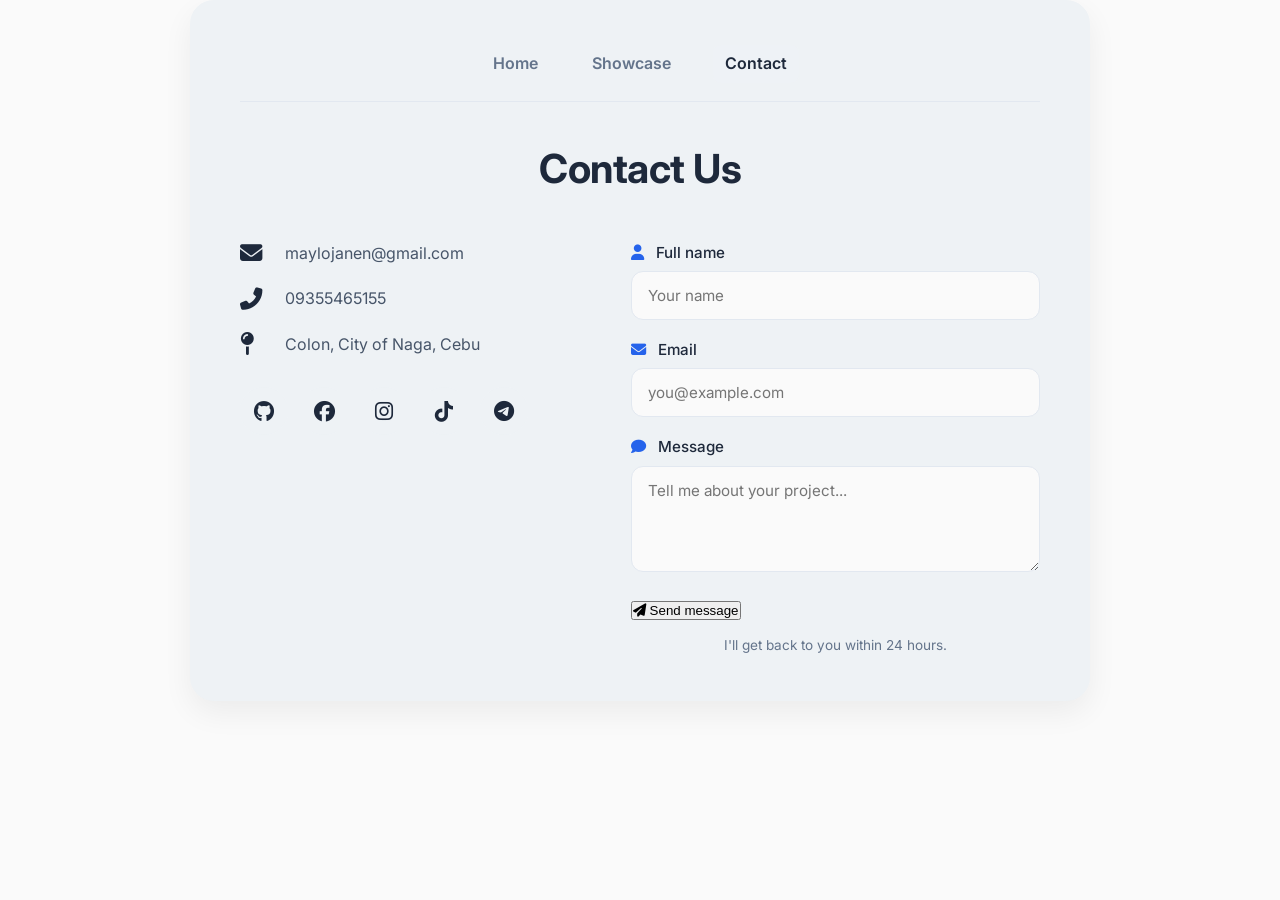
==== homepage/contact.html @ 6f93680e "My Portfolio" ====
<!DOCTYPE html>
<html lang="en">
<head>
  <meta charset="UTF-8" />
  <meta name="viewport" content="width=device-width, initial-scale=1.0" />
  <title>Portfolio - Contact</title>
  <link rel="stylesheet" href="https://cdnjs.cloudflare.com/ajax/libs/font-awesome/6.5.1/css/all.min.css" />
  <link rel="preconnect" href="https://fonts.googleapis.com" />
  <link rel="preconnect" href="https://fonts.gstatic.com" crossorigin />
  <link href="https://fonts.googleapis.com/css2?family=Inter:opsz,wght@14..32,400;14..32,500;14..32,600;14..32,700&display=swap" rel="stylesheet" />
  <link rel="stylesheet" href="../css/style.css" />
</head>
<body>

  <section id="contact" class="contact-section">
    <div class="container profile-container">
      
      <div class="profile-card">
        
        <nav class="profile-nav">
          <a href="index.html" class="nav-link">Home</a>
          <a href="showcase.html" class="nav-link">Showcase</a>
          <a href="contact.html" class="nav-link active">Contact</a>
        </nav>

        <h2 class="section-title" style="margin-top: 0;">Contact Us</h2>
        
        <div class="contact-grid">
          <div class="contact-info">
            <div class="info-item">
              <i class="fas fa-envelope"></i>
              <span>maylojanen@gmail.com</span>
            </div>
            <div class="info-item">
              <i class="fas fa-phone-alt"></i>
              <span>09355465155</span>
            </div>
            <div class="info-item">
              <i class="fas fa-map-pin"></i>
              <span>Colon, City of Naga, Cebu</span>
            </div>
            
            <div class="social-links">
              <a href="https://github.com/nengasca" aria-label="GitHub" target="_blank"><i class="fab fa-github"></i></a>
              <a href="https://www.facebook.com/m.nengasca" aria-label="Facebook" target="_blank"><i class="fab fa-facebook"></i></a>
              <a href="https://www.instagram.com/m_nngasca" aria-label="Instagram" target="_blank"><i class="fab fa-instagram"></i></a>
              <a href="https://www.tiktok.com/@_itsurgurl_jane?is_from_webapp=1&sender_device=pc" aria-label="TikTok" target="_blank"><i class="fab fa-tiktok"></i></a>
              <a href="https://t.me/Lojane" aria-label="Telegram" target="_blank"><i class="fab fa-telegram-plane"></i></a>
            </div>

            
          </div>

          <div class="contact-form">
            <form id="contactForm" action="#" method="post">
              <div class="form-group">
                <label for="name"><i class="fas fa-user"></i> Full name</label>
                <input type="text" id="name" name="name" placeholder="Your name" required />
              </div>
              <div class="form-group">
                <label for="email"><i class="fas fa-envelope"></i> Email</label>
                <input type="email" id="email" name="email" placeholder="you@example.com" required />
              </div>
              <div class="form-group">
                <label for="message"><i class="fas fa-comment"></i> Message</label>
                <textarea id="message" name="message" rows="4" placeholder="Tell me about your project..." required></textarea>
              </div>
              <button type="submit" class="btn primary-btn full-width">
                <i class="fas fa-paper-plane"></i> Send message
              </button>
            </form>
            <p class="form-note">I'll get back to you within 24 hours.</p>
          </div>
        </div>
        
      </div>
    </div>
  </section>

  <script src="../js/script.js"></script>  
</body>
</html>
---- css/style.css ----
* {
  margin: 0;
  padding: 0;
  box-sizing: border-box;
}

body {
  font-family: 'Inter', sans-serif;
  background-color: #fafafa;
  color: #1e293b;
  line-height: 1.6;
  scroll-behavior: smooth;
}

.container {
  max-width: 1100px;
  margin: 0 auto;
  padding: 0 20px;
}

.page-section {
  min-height: 100vh;
  display: flex;
  align-items: center;
  justify-content: center;
  padding: 60px 0;
}

.alt-bg {
  background-color: #ffffff;
}

.section-title {
  font-size: 2.5rem;
  font-weight: 700;
  text-align: center;
  margin-bottom: 40px;
  color: #1e293b;
  letter-spacing: -0.5px;
}

.profile-container {
  display: flex;
  justify-content: center;
  align-items: center;
}

.profile-card {
  background: #eef2f5;
  border-radius: 24px;
  box-shadow: 0 12px 30px rgba(0, 0, 0, 0.06);
  padding: 45px 50px; 
  max-width: 900px; 
  width: 100%;
  transition: transform 0.3s ease;
}

.profile-card:hover {
  transform: translateY(-5px);
  box-shadow: 0 16px 40px rgba(0, 0, 0, 0.08);
}

.profile-nav {
  display: flex;
  justify-content: center;
  gap: 30px;
  margin-bottom: 35px;
  padding-bottom: 18px;
  border-bottom: 1px solid #e2e8f0;
}

.profile-nav .nav-link {
  text-decoration: none;
  color: #64748b;
  font-weight: 600;
  font-size: 1rem;
  transition: all 0.3s ease;
  padding: 6px 12px;
  border-radius: 8px;
}

.profile-nav .nav-link:hover,
.profile-nav .nav-link.active {
  color: #1e293b;
  background-color: #eef2f6;
}

.profile-top-row {
  display: flex;
  align-items: center;
  gap: 40px;
  margin-bottom: 25px;
}

.profile-image {
  flex-shrink: 0;
}

.profile-photo {
  width: 160px; /* Slightly smaller picture */
  height: 160px;
  border-radius: 50%;
  object-fit: cover;
  border: 4px solid #e2e8f0;
  box-shadow: 0 4px 12px rgba(0, 0, 0, 0.05);
}

.profile-name-wrapper {
  display: flex;
  flex-direction: column;
  justify-content: center;
  align-items: flex-start; 
}

.profile-name-wrapper h1 {
  font-size: 2.8rem;
  font-weight: 700;
  letter-spacing: -0.5px;
  color: #1e293b;
  line-height: 1.2;
  margin-bottom: 5px;
}

.profile-name-wrapper .motto {
  font-size: 1.2rem;
  color: #64748b;
  font-style: italic;
  margin: 0;
  text-align: center; 
  width: 100%;        
  display: block;
}

.profile-bottom-content {
  display: flex;
  flex-direction: column;
  width: 100%;
}

.profile-bottom-content .intro-text p {
  color: #475569;
  font-size: 1.05rem;
  line-height: 1.8;
  max-width: 100%;
}

.cards-grid {
  display: grid;
  grid-template-columns: 1fr 1fr;
  gap: 30px;
  margin-top: 10px;
}

.card {
  background: #ffffff;
  border-radius: 16px;
  padding: 35px 25px;
  text-align: center;
  transition: all 0.3s ease;
  box-shadow: 0 2px 10px rgba(0, 0, 0, 0.03);
  border: 1px solid #e2e8f0;
}

.card:hover {
  transform: translateY(-6px);
  box-shadow: 0 12px 28px rgba(0, 0, 0, 0.06);
  border-color: #2563eb;
}

.card-icon {
  font-size: 2.5rem;
  color: #1e293b;
  margin-bottom: 15px;
}

.card h3 {
  font-size: 1.4rem;
  margin-bottom: 15px;
  font-weight: 600;
  color: #1e293b;
}

.card-list {
  list-style: none;
  text-align: left;
  padding: 0 10px;
}

.card-list li {
  padding: 6px 0;
  font-size: 0.95rem;
  color: #475569;
  display: flex;
  align-items: center;
  gap: 10px;
}

.card-list li i {
  color: #2563eb;
  font-size: 0.9rem;
}

.contact-grid {
  display: grid;
  grid-template-columns: 1fr 1.2fr;
  gap: 50px;
  margin-top: 10px;
}

.contact-info {
  display: flex;
  flex-direction: column;
  gap: 20px;
}

.info-item {
  display: flex;
  align-items: center;
  gap: 15px;
  font-size: 1rem;
  color: #475569;
}

.info-item i {
  font-size: 1.4rem;
  width: 30px;
  color: #1e293b;
}

.social-links {
  display: flex;
  flex-wrap: wrap;
  gap: 12px;
  margin: 10px 0 15px 0;
}

.social-links a {
  display: flex;
  align-items: center;
  justify-content: center;
  width: 48px;
  height: 48px;
  background-color: #eef2f5;
  border-radius: 50%;
  color: #1e293b;
  font-size: 1.3rem;
  text-decoration: none;
  transition: all 0.3s ease;
}

.social-links a:hover {
  background-color: #1e293b;
  color: #ffffff;
  transform: scale(1.08);
  box-shadow: 0 4px 12px rgba(30, 41, 59, 0.2);
}

.availability {
  margin-top: 10px;
  font-size: 0.95rem;
  color: #475569;
  display: flex;
  align-items: center;
  gap: 10px;
}

.availability i {
  color: #2563eb;
}

.contact-form {
  display: flex;
  flex-direction: column;
}

.form-group {
  margin-bottom: 18px;
}

.form-group label {
  display: block;
  font-weight: 500;
  margin-bottom: 6px;
  font-size: 0.95rem;
  color: #1e293b;
}

.form-group label i {
  margin-right: 8px;
  color: #2563eb;
}

.form-group input,
.form-group textarea {
  width: 100%;
  padding: 14px 16px;
  border: 1px solid #e2e8f0;
  border-radius: 12px;
  font-family: 'Inter', sans-serif;
  font-size: 0.95rem;
  background: #fafafa;
  transition: all 0.3s ease;
}

.form-group input:focus,
.form-group textarea:focus {
  outline: none;
  border-color: #2563eb;
  background: #ffffff;
  box-shadow: 0 0 0 4px rgba(37, 99, 235, 0.05);
}

.form-note {
  margin-top: 12px;
  font-size: 0.85rem;
  color: #64748b;
  text-align: center;
}

footer {
  background: #ffffff;
  padding: 25px 0;
  text-align: center;
  border-top: 1px solid #e2e8f0;
}

.footer-content p {
  color: #64748b;
  font-size: 0.9rem;
}

.footer-content i {
  color: #2563eb;
}

@media (max-width: 768px) {
  .profile-top-row {
    flex-direction: column;
    text-align: center;
    gap: 20px;
    margin-bottom: 20px;
  }

  .profile-photo {
    width: 200px;
    height: 200px;
  }

  .profile-name-wrapper h1 {
    font-size: 2.2rem;
  }

  .profile-name-wrapper .motto {
    font-size: 1.1rem;
  }

  .profile-bottom-content {
    text-align: center;
  }

  .contact-grid {
    grid-template-columns: 1fr;
  }

  .profile-card {
    padding: 50px 35px;
    max-width: 150%;
  }

  .cards-grid {
    grid-template-columns: 1fr 1fr;
  }

  .section-title {
    font-size: 2rem;
  }

  .profile-nav {
    flex-wrap: wrap;
    gap: 15px;
  }
}

@media (max-width: 480px) {
  .cards-grid {
    grid-template-columns: 1fr;
  }

  .profile-card {
    padding: 50px 50px;
  }

  .social-links a {
    width: 42px;
    height: 42px;
    font-size: 1.1rem;
  }
}
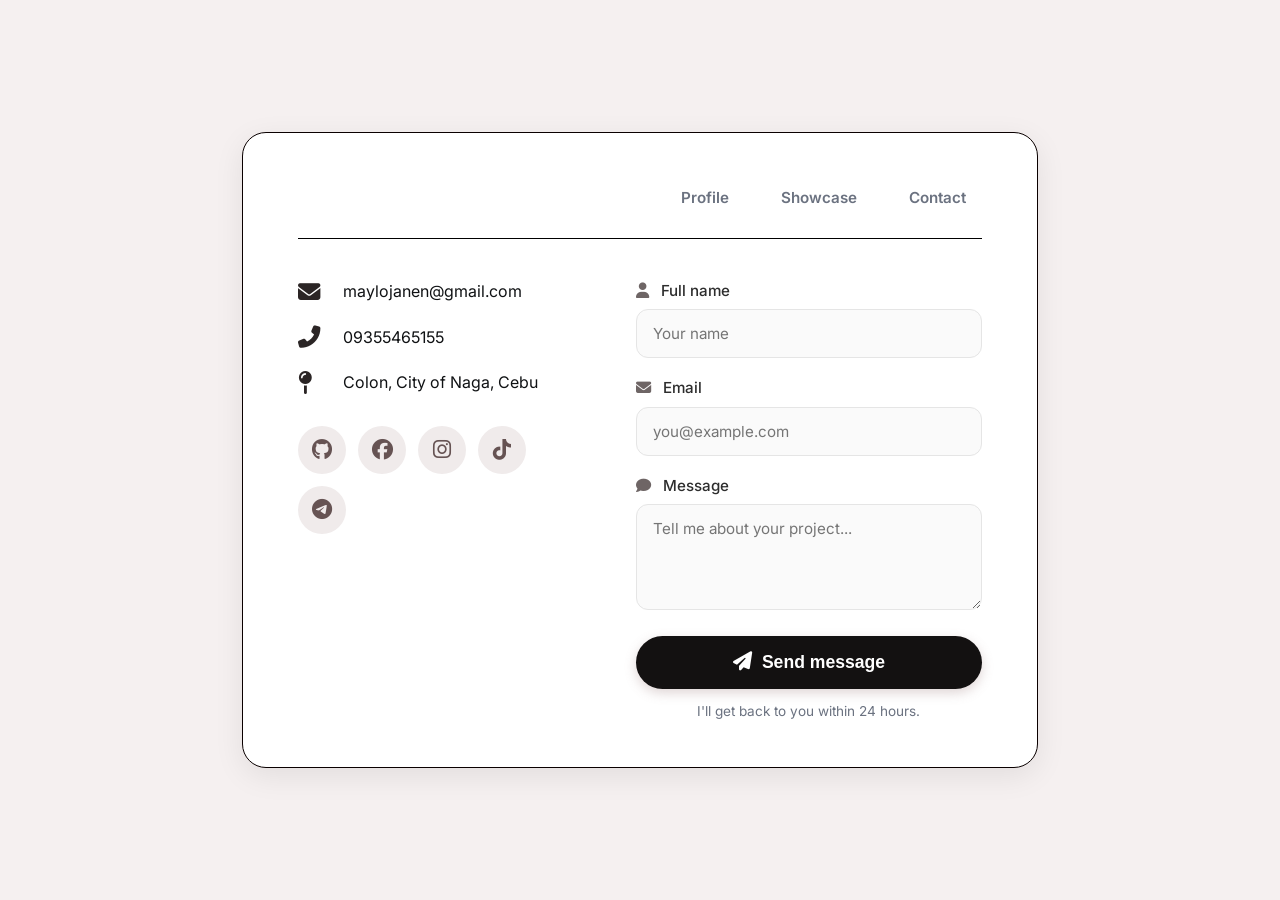
==== commit 58354151: "PORTFOLIO" ====
--- a/homepage/contact.html
+++ b/homepage/contact.html
@@ -12,18 +12,18 @@
 </head>
 <body>
 
-  <section id="contact" class="contact-section">
+  <section id="contact" class="index-section">
     <div class="container profile-container">
-      
       <div class="profile-card">
         
-        <nav class="profile-nav">
-          <a href="index.html" class="nav-link">Home</a>
-          <a href="showcase.html" class="nav-link">Showcase</a>
-          <a href="contact.html" class="nav-link active">Contact</a>
+        <nav class="top-nav">
+          <div class="nav-left"></div>
+          <div class="nav-right">
+            <a href="index.html" class="nav-link"></i> Profile</a>
+            <a href="showcase.html" class="nav-link"></i> Showcase</a>
+            <a href="contact.html" class="nav-link"></i> Contact</a>
+          </div>
         </nav>
-
-        <h2 class="section-title" style="margin-top: 0;">Contact Us</h2>
         
         <div class="contact-grid">
           <div class="contact-info">
@@ -47,8 +47,6 @@
               <a href="https://www.tiktok.com/@_itsurgurl_jane?is_from_webapp=1&sender_device=pc" aria-label="TikTok" target="_blank"><i class="fab fa-tiktok"></i></a>
               <a href="https://t.me/Lojane" aria-label="Telegram" target="_blank"><i class="fab fa-telegram-plane"></i></a>
             </div>
-
-            
           </div>
 
           <div class="contact-form">
@@ -70,7 +68,6 @@
               </button>
             </form>
             <p class="form-note">I'll get back to you within 24 hours.</p>
-          </div>
         </div>
         
       </div>
--- a/css/style.css
+++ b/css/style.css
@@ -6,8 +6,8 @@
 
 body {
   font-family: 'Inter', sans-serif;
-  background-color: #fafafa;
-  color: #1e293b;
+  background-color: #f5f0f0;
+  color: #000000;
   line-height: 1.6;
   scroll-behavior: smooth;
 }
@@ -18,7 +18,13 @@
   padding: 0 20px;
 }
 
-.page-section {
+.index-section,
+.page-section,
+.showcase-section,
+.contact-section,
+#index,
+#projects,
+#contact {
   min-height: 100vh;
   display: flex;
   align-items: center;
@@ -26,8 +32,145 @@
   padding: 60px 0;
 }
 
-.alt-bg {
-  background-color: #ffffff;
+.profile-card {
+  background: #ffffff;
+  border-radius: 24px;
+  box-shadow: 0 8px 30px rgba(0, 0, 0, 0.08);
+  padding: 45px 55px;
+  max-width: 950px;
+  width: 100%;
+  border: 1px solid #0a0000;
+  transition: transform 0.3s ease;
+}
+
+.profile-card:hover {
+  transform: translateY(-5px);
+  box-shadow: 0 12px 36px rgba(0, 0, 0, 0.1);
+}
+
+.top-nav,
+.profile-nav {
+  display: flex;
+  justify-content: space-between;
+  align-items: center;
+  margin-bottom: 40px;
+  padding-bottom: 20px;
+  border-bottom: 1px solid #000000;
+}
+
+.nav-left {
+  font-size: 2rem;
+  color: #5d3a3a;
+}
+
+.nav-right,
+.profile-nav {
+  display: flex;
+  gap: 20px;
+}
+
+.nav-right .nav-link,
+.profile-nav .nav-link {
+  text-decoration: none;
+  color: #6b7280;
+  font-weight: 600;
+  font-size: 0.95rem;
+  padding: 8px 16px;
+  border-radius: 50px;
+  transition: all 0.3s ease;
+  display: flex;
+  align-items: center;
+  gap: 8px;
+}
+
+.nav-right .nav-link i,
+.profile-nav .nav-link i {
+  font-size: 1rem;
+}
+
+.nav-right .nav-link:hover,
+.nav-right .nav-link.active,
+.profile-nav .nav-link:hover,
+.profile-nav .nav-link.active {
+  background-color: #d6abab;
+  color: #ffffff;
+}
+
+.profile-top-row {
+  display: flex;
+  align-items: center;
+  gap: 50px;
+  margin-bottom: 30px;
+}
+
+.profile-image {
+  position: relative;
+  flex-shrink: 0;
+}
+
+.profile-photo {
+  width: 160px;
+  height: 160px;
+  border-radius: 50%;
+  object-fit: cover;
+  border: 4px solid #363636;
+  box-shadow: 0 4px 12px rgba(0, 0, 0, 0.1);
+}
+
+.profile-name-wrapper {
+  display: flex;
+  flex-direction: column;
+  justify-content: center;
+  align-items: flex-start;
+}
+
+.main-name {
+  font-size: 2.8rem;
+  font-weight: 700;
+  color: #020202;
+  margin-bottom: 10px;
+  line-height: 1.2;
+}
+
+.motto {
+  font-size: 1.2rem;
+  color: #5f1616;
+  font-style: italic;
+  margin: 0;
+}
+
+.intro-section {
+  width: 100%;
+}
+
+.intro {
+  font-size: 1.05rem;
+  color: #000000;
+  line-height: 1.8;
+  text-align: left;
+  margin-bottom: 25px;
+}
+
+.info-pills {
+  display: flex;
+  flex-wrap: wrap;
+  gap: 12px;
+}
+
+.pill {
+  background-color: #f1dddd;
+  color: #272727;
+  padding: 8px 16px;
+  border-radius: 50px;
+  font-size: 0.9rem;
+  font-weight: 600;
+  display: flex;
+  align-items: center;
+  gap: 6px;
+}
+
+.pill i {
+  font-size: 0.85rem;
 }
 
 .section-title {
@@ -35,119 +178,14 @@
   font-weight: 700;
   text-align: center;
   margin-bottom: 40px;
-  color: #1e293b;
+  color: #050505;
   letter-spacing: -0.5px;
-}
-
-.profile-container {
-  display: flex;
-  justify-content: center;
-  align-items: center;
-}
-
-.profile-card {
-  background: #eef2f5;
-  border-radius: 24px;
-  box-shadow: 0 12px 30px rgba(0, 0, 0, 0.06);
-  padding: 45px 50px; 
-  max-width: 900px; 
-  width: 100%;
-  transition: transform 0.3s ease;
-}
-
-.profile-card:hover {
-  transform: translateY(-5px);
-  box-shadow: 0 16px 40px rgba(0, 0, 0, 0.08);
-}
-
-.profile-nav {
-  display: flex;
-  justify-content: center;
-  gap: 30px;
-  margin-bottom: 35px;
-  padding-bottom: 18px;
-  border-bottom: 1px solid #e2e8f0;
-}
-
-.profile-nav .nav-link {
-  text-decoration: none;
-  color: #64748b;
-  font-weight: 600;
-  font-size: 1rem;
-  transition: all 0.3s ease;
-  padding: 6px 12px;
-  border-radius: 8px;
-}
-
-.profile-nav .nav-link:hover,
-.profile-nav .nav-link.active {
-  color: #1e293b;
-  background-color: #eef2f6;
-}
-
-.profile-top-row {
-  display: flex;
-  align-items: center;
-  gap: 40px;
-  margin-bottom: 25px;
-}
-
-.profile-image {
-  flex-shrink: 0;
-}
-
-.profile-photo {
-  width: 160px; /* Slightly smaller picture */
-  height: 160px;
-  border-radius: 50%;
-  object-fit: cover;
-  border: 4px solid #e2e8f0;
-  box-shadow: 0 4px 12px rgba(0, 0, 0, 0.05);
-}
-
-.profile-name-wrapper {
-  display: flex;
-  flex-direction: column;
-  justify-content: center;
-  align-items: flex-start; 
-}
-
-.profile-name-wrapper h1 {
-  font-size: 2.8rem;
-  font-weight: 700;
-  letter-spacing: -0.5px;
-  color: #1e293b;
-  line-height: 1.2;
-  margin-bottom: 5px;
-}
-
-.profile-name-wrapper .motto {
-  font-size: 1.2rem;
-  color: #64748b;
-  font-style: italic;
-  margin: 0;
-  text-align: center; 
-  width: 100%;        
-  display: block;
-}
-
-.profile-bottom-content {
-  display: flex;
-  flex-direction: column;
-  width: 100%;
-}
-
-.profile-bottom-content .intro-text p {
-  color: #475569;
-  font-size: 1.05rem;
-  line-height: 1.8;
-  max-width: 100%;
 }
 
 .cards-grid {
   display: grid;
   grid-template-columns: 1fr 1fr;
-  gap: 30px;
+  gap: 10px;
   margin-top: 10px;
 }
 
@@ -158,26 +196,26 @@
   text-align: center;
   transition: all 0.3s ease;
   box-shadow: 0 2px 10px rgba(0, 0, 0, 0.03);
-  border: 1px solid #e2e8f0;
+  border: 1px solid #3b3b3b;
 }
 
 .card:hover {
   transform: translateY(-6px);
   box-shadow: 0 12px 28px rgba(0, 0, 0, 0.06);
-  border-color: #2563eb;
+  border-color: #f5d9d9;
 }
 
 .card-icon {
   font-size: 2.5rem;
-  color: #1e293b;
-  margin-bottom: 15px;
+  color: #5d3a3a;
+  margin-bottom: 10px;
 }
 
 .card h3 {
   font-size: 1.4rem;
   margin-bottom: 15px;
   font-weight: 600;
-  color: #1e293b;
+  color: #000000;
 }
 
 .card-list {
@@ -188,15 +226,15 @@
 
 .card-list li {
   padding: 6px 0;
-  font-size: 0.95rem;
-  color: #475569;
+  font-size: 1.3rem;
+  color: #000000;
   display: flex;
   align-items: center;
   gap: 10px;
 }
 
 .card-list li i {
-  color: #2563eb;
+  color: #000000;
   font-size: 0.9rem;
 }
 
@@ -218,13 +256,13 @@
   align-items: center;
   gap: 15px;
   font-size: 1rem;
-  color: #475569;
+  color: #101214;
 }
 
 .info-item i {
   font-size: 1.4rem;
   width: 30px;
-  color: #1e293b;
+  color: #2b2525;
 }
 
 .social-links {
@@ -240,32 +278,32 @@
   justify-content: center;
   width: 48px;
   height: 48px;
-  background-color: #eef2f5;
+  background-color: #f0ebeb;
   border-radius: 50%;
-  color: #1e293b;
+  color: #665353;
   font-size: 1.3rem;
   text-decoration: none;
   transition: all 0.3s ease;
 }
 
 .social-links a:hover {
-  background-color: #1e293b;
+  background-color: #3b3838;
   color: #ffffff;
   transform: scale(1.08);
-  box-shadow: 0 4px 12px rgba(30, 41, 59, 0.2);
+  box-shadow: 0 4px 12px rgba(75, 65, 65, 0.2);
 }
 
 .availability {
   margin-top: 10px;
   font-size: 0.95rem;
-  color: #475569;
+  color: #686a6d;
   display: flex;
   align-items: center;
   gap: 10px;
 }
 
 .availability i {
-  color: #2563eb;
+  color: #7a7171;
 }
 
 .contact-form {
@@ -282,19 +320,19 @@
   font-weight: 500;
   margin-bottom: 6px;
   font-size: 0.95rem;
-  color: #1e293b;
+  color: #2d2d2d;
 }
 
 .form-group label i {
   margin-right: 8px;
-  color: #2563eb;
+  color: #6e6565;
 }
 
 .form-group input,
 .form-group textarea {
   width: 100%;
   padding: 14px 16px;
-  border: 1px solid #e2e8f0;
+  border: 1px solid #e5e5e5;
   border-radius: 12px;
   font-family: 'Inter', sans-serif;
   font-size: 0.95rem;
@@ -305,35 +343,84 @@
 .form-group input:focus,
 .form-group textarea:focus {
   outline: none;
-  border-color: #2563eb;
+  border-color: #706464;
   background: #ffffff;
-  box-shadow: 0 0 0 4px rgba(37, 99, 235, 0.05);
+  box-shadow: 0 0 0 4px rgba(93, 58, 58, 0.05);
 }
 
 .form-note {
   margin-top: 12px;
   font-size: 0.85rem;
-  color: #64748b;
+  color: #6b7280;
   text-align: center;
+}
+
+.contact-form .btn.primary-btn.full-width {
+  display: flex;
+  align-items: center;
+  justify-content: center;
+  gap: 10px;
+  background-color: #131111;
+  color: #ffffff;
+  border: none;
+  border-radius: 50px;
+  padding: 16px 30px;
+  font-size: 1.1rem;
+  font-weight: 600;
+  width: 100%;
+  cursor: pointer;
+  transition: all 0.3s ease;
+  box-shadow: 0 4px 12px rgba(150, 116, 116, 0.3);
+  margin-top: 10px;
+}
+
+.contact-form .btn.primary-btn.full-width:hover {
+  background-color: #4a2e2e;
+  transform: translateY(-2px);
+  box-shadow: 0 6px 16px rgba(93, 58, 58, 0.4);
+}
+
+.contact-form .btn.primary-btn.full-width i {
+  font-size: 1.2rem;
+}
+
+.contact-form .privacy-note {
+  display: flex;
+  align-items: center;
+  justify-content: center;
+  gap: 8px;
+  margin-top: 15px;
+  font-size: 0.85rem;
+  color: #6b7280;
+}
+
+.contact-form .privacy-note i {
+  color: #5d3a3a;
+  font-size: 0.95rem;
 }
 
 footer {
   background: #ffffff;
   padding: 25px 0;
   text-align: center;
-  border-top: 1px solid #e2e8f0;
+  border-top: 1px solid #e5e5e5;
 }
 
 .footer-content p {
-  color: #64748b;
+  color: #6b7280;
   font-size: 0.9rem;
 }
 
 .footer-content i {
-  color: #2563eb;
+  color: #5d3a3a;
 }
 
 @media (max-width: 768px) {
+  .profile-card {
+    padding: 35px 30px;
+    max-width: 100%;
+  }
+
   .profile-top-row {
     flex-direction: column;
     text-align: center;
@@ -342,57 +429,46 @@
   }
 
   .profile-photo {
-    width: 200px;
-    height: 200px;
-  }
-
-  .profile-name-wrapper h1 {
-    font-size: 2.2rem;
-  }
-
-  .profile-name-wrapper .motto {
+    width: 140px;
+    height: 140px;
+  }
+
+  .profile-name-wrapper {
+    align-items: center;
+  }
+
+  .main-name {
+    font-size: 3.2rem;
+  }
+
+  .motto {
     font-size: 1.1rem;
   }
 
-  .profile-bottom-content {
+  .intro-section {
     text-align: center;
+  }
+
+  .info-pills {
+    justify-content: center;
+  }
+
+  .nav-right,
+  .profile-nav {
+    gap: 10px;
+    flex-wrap: wrap;
+    justify-content: center;
+  }
+
+  .cards-grid {
+    grid-template-columns: 1fr;
   }
 
   .contact-grid {
     grid-template-columns: 1fr;
   }
 
-  .profile-card {
-    padding: 50px 35px;
-    max-width: 150%;
-  }
-
-  .cards-grid {
-    grid-template-columns: 1fr 1fr;
-  }
-
   .section-title {
     font-size: 2rem;
   }
-
-  .profile-nav {
-    flex-wrap: wrap;
-    gap: 15px;
-  }
-}
-
-@media (max-width: 480px) {
-  .cards-grid {
-    grid-template-columns: 1fr;
-  }
-
-  .profile-card {
-    padding: 50px 50px;
-  }
-
-  .social-links a {
-    width: 42px;
-    height: 42px;
-    font-size: 1.1rem;
-  }
 }
